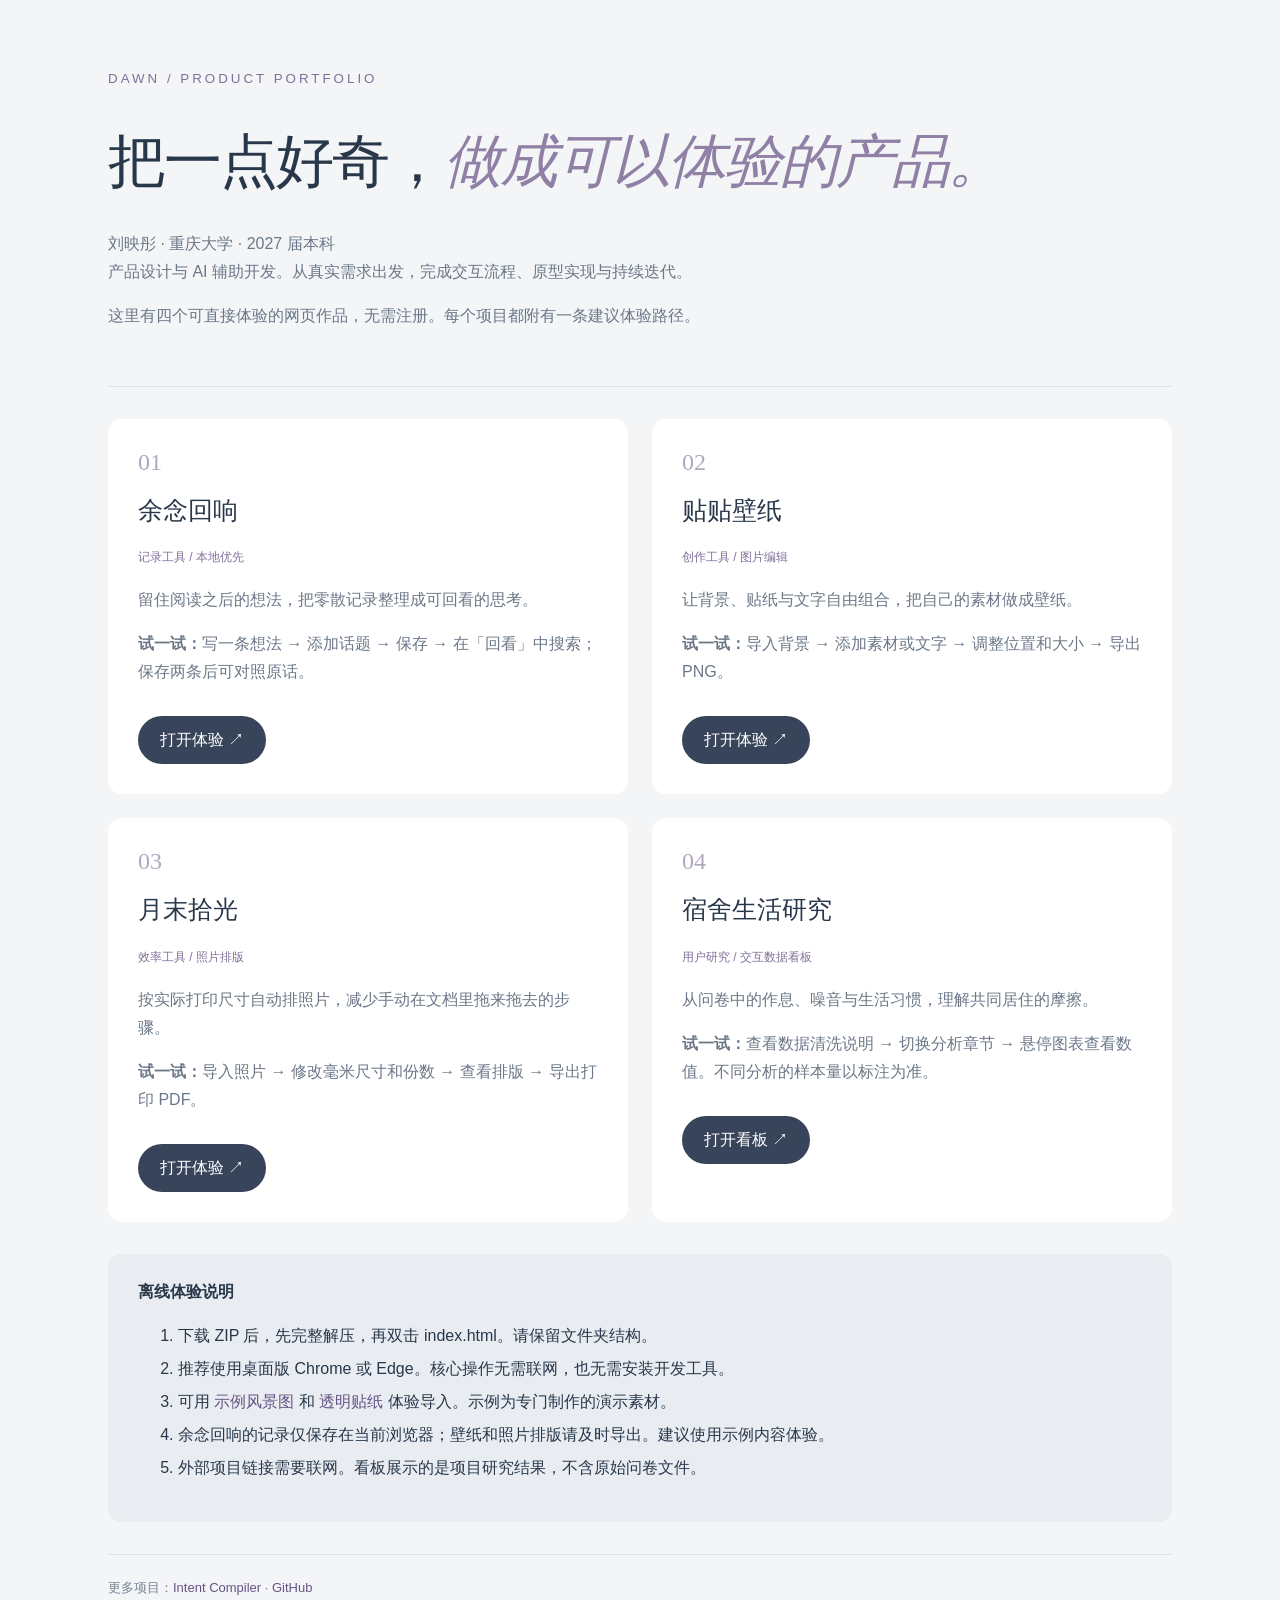
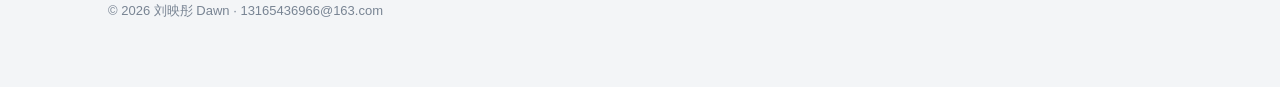
==== index.html @ 3998415c "Publish runnable offline product demos" ====
<!doctype html><html lang="zh-CN"><head><meta charset="utf-8"><meta name="viewport" content="width=device-width,initial-scale=1"><title>刘映彤 Dawn · 产品作品集</title><style>
*{box-sizing:border-box}body{margin:0;background:#f3f5f7;color:#28384a;font:16px/1.75 'Microsoft YaHei',sans-serif}main{max-width:1120px;margin:auto;padding:64px 28px}small{color:#807099;letter-spacing:3px}h1{font-size:clamp(32px,5vw,58px);font-weight:500;letter-spacing:-2px;margin:18px 0}h1 em{font:italic 1em Georgia;color:#9080a5}p{color:#6c7888;max-width:760px}.intro{padding-bottom:40px;border-bottom:1px solid #dce2e9}.grid{display:grid;grid-template-columns:1fr 1fr;gap:24px;margin-top:32px}article{padding:30px;background:white;border-radius:14px}h2{font-size:25px;font-weight:500;margin:10px 0}a{color:#665384;text-decoration:none}a:hover{text-decoration:underline}a:focus-visible{outline:2px solid #665384;outline-offset:5px}.launch{display:inline-block;margin-top:14px;background:#38445a;color:white;padding:10px 22px;border-radius:30px}.number{color:#b2a7c1;font:24px Georgia}.guide{background:#e9edf2;padding:24px 30px;border-radius:14px;margin:32px 0}.foot{font-size:13px;color:#788493;padding-top:22px;border-top:1px solid #dce2e9}.badge{font-size:12px;color:#807099}li{margin:5px 0}@media(max-width:650px){.grid{grid-template-columns:1fr}main{padding:32px 20px}}
</style></head><body><main><div class="intro"><small>DAWN / PRODUCT PORTFOLIO</small><h1>把一点好奇，<em>做成可以体验的产品。</em></h1><p>刘映彤 · 重庆大学 · 2027 届本科<br>产品设计与 AI 辅助开发。从真实需求出发，完成交互流程、原型实现与持续迭代。</p><p>这里有四个可直接体验的网页作品，无需注册。每个项目都附有一条建议体验路径。</p></div>
<div class="grid">
<article><span class="number">01</span><h2>余念回响</h2><span class="badge">记录工具 / 本地优先</span><p>留住阅读之后的想法，把零散记录整理成可回看的思考。</p><p><b>试一试：</b>写一条想法 → 添加话题 → 保存 → 在「回看」中搜索；保存两条后可对照原话。</p><a class="launch" href="echo/index.html">打开体验 ↗</a></article>
<article><span class="number">02</span><h2>贴贴壁纸</h2><span class="badge">创作工具 / 图片编辑</span><p>让背景、贴纸与文字自由组合，把自己的素材做成壁纸。</p><p><b>试一试：</b>导入背景 → 添加素材或文字 → 调整位置和大小 → 导出 PNG。</p><a class="launch" href="wallpaper/index.html">打开体验 ↗</a></article>
<article><span class="number">03</span><h2>月末拾光</h2><span class="badge">效率工具 / 照片排版</span><p>按实际打印尺寸自动排照片，减少手动在文档里拖来拖去的步骤。</p><p><b>试一试：</b>导入照片 → 修改毫米尺寸和份数 → 查看排版 → 导出打印 PDF。</p><a class="launch" href="month/index.html">打开体验 ↗</a></article>
<article><span class="number">04</span><h2>宿舍生活研究</h2><span class="badge">用户研究 / 交互数据看板</span><p>从问卷中的作息、噪音与生活习惯，理解共同居住的摩擦。</p><p><b>试一试：</b>查看数据清洗说明 → 切换分析章节 → 悬停图表查看数值。不同分析的样本量以标注为准。</p><a class="launch" href="dorm/index.html">打开看板 ↗</a></article>
</div><div class="guide"><b>离线体验说明</b><ol><li>下载 ZIP 后，先完整解压，再双击 index.html。请保留文件夹结构。</li><li>推荐使用桌面版 Chrome 或 Edge。核心操作无需联网，也无需安装开发工具。</li><li>可用 <a href="assets/sample-landscape.png" download>示例风景图</a> 和 <a href="assets/sample-sticker.png" download>透明贴纸</a> 体验导入。示例为专门制作的演示素材。</li><li>余念回响的记录仅保存在当前浏览器；壁纸和照片排版请及时导出。建议使用示例内容体验。</li><li>外部项目链接需要联网。看板展示的是项目研究结果，不含原始问卷文件。</li></ol></div>
<div class="foot">更多项目：<a href="https://github.com/dawwnforu/intent-compiler-skill" target="_blank" rel="noreferrer">Intent Compiler</a> · <a href="https://github.com/dawwnforu" target="_blank" rel="noreferrer">GitHub</a><br>© 2026 刘映彤 Dawn · 13165436966@163.com</div></main></body></html>
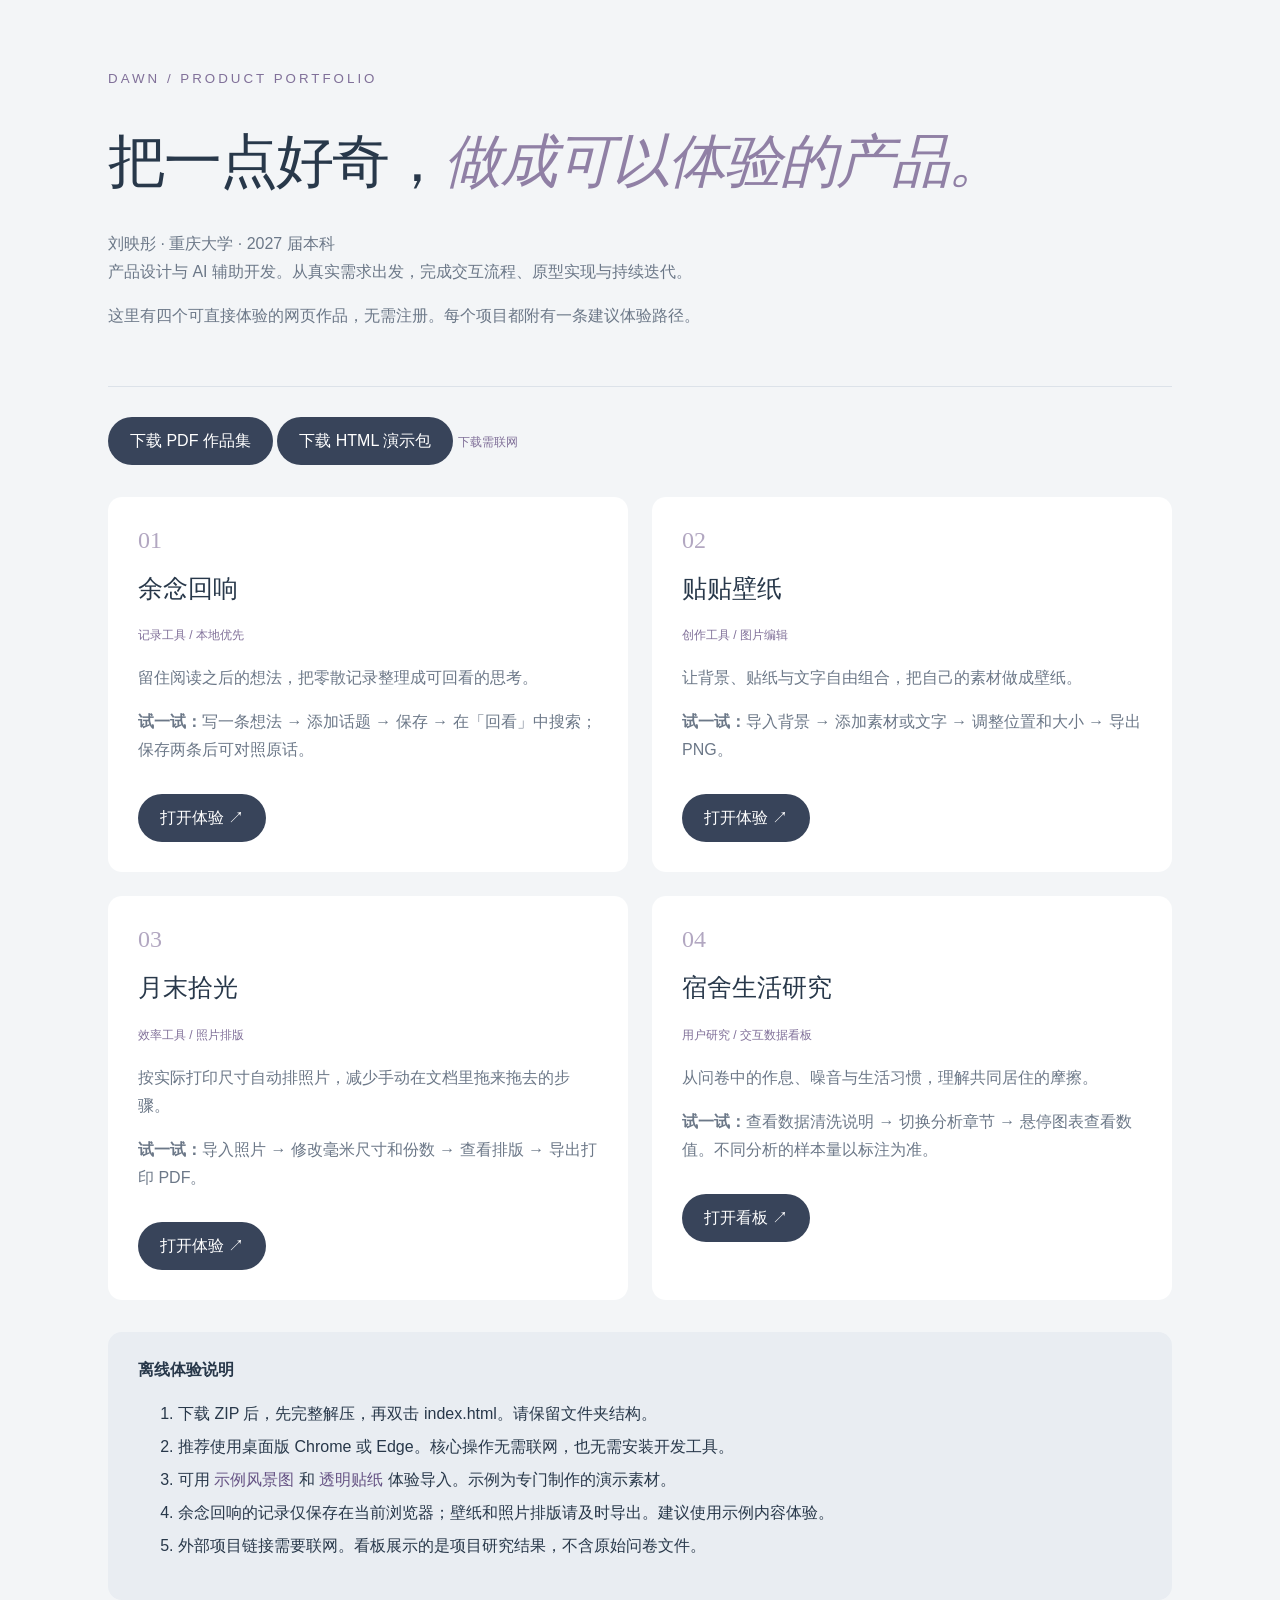
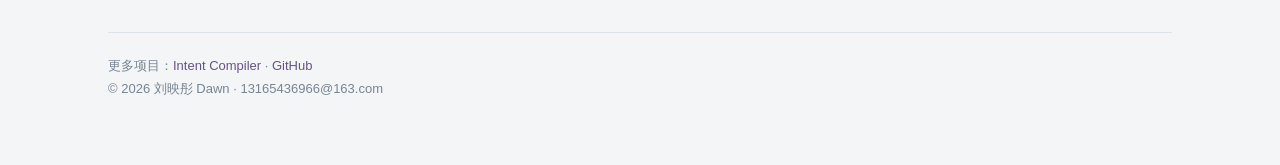
==== commit e6964aef: "Complete offline assets and add portfolio downloads" ====
--- a/index.html
+++ b/index.html
@@ -1,7 +1,7 @@
 <!doctype html><html lang="zh-CN"><head><meta charset="utf-8"><meta name="viewport" content="width=device-width,initial-scale=1"><title>刘映彤 Dawn · 产品作品集</title><style>
 *{box-sizing:border-box}body{margin:0;background:#f3f5f7;color:#28384a;font:16px/1.75 'Microsoft YaHei',sans-serif}main{max-width:1120px;margin:auto;padding:64px 28px}small{color:#807099;letter-spacing:3px}h1{font-size:clamp(32px,5vw,58px);font-weight:500;letter-spacing:-2px;margin:18px 0}h1 em{font:italic 1em Georgia;color:#9080a5}p{color:#6c7888;max-width:760px}.intro{padding-bottom:40px;border-bottom:1px solid #dce2e9}.grid{display:grid;grid-template-columns:1fr 1fr;gap:24px;margin-top:32px}article{padding:30px;background:white;border-radius:14px}h2{font-size:25px;font-weight:500;margin:10px 0}a{color:#665384;text-decoration:none}a:hover{text-decoration:underline}a:focus-visible{outline:2px solid #665384;outline-offset:5px}.launch{display:inline-block;margin-top:14px;background:#38445a;color:white;padding:10px 22px;border-radius:30px}.number{color:#b2a7c1;font:24px Georgia}.guide{background:#e9edf2;padding:24px 30px;border-radius:14px;margin:32px 0}.foot{font-size:13px;color:#788493;padding-top:22px;border-top:1px solid #dce2e9}.badge{font-size:12px;color:#807099}li{margin:5px 0}@media(max-width:650px){.grid{grid-template-columns:1fr}main{padding:32px 20px}}
 </style></head><body><main><div class="intro"><small>DAWN / PRODUCT PORTFOLIO</small><h1>把一点好奇，<em>做成可以体验的产品。</em></h1><p>刘映彤 · 重庆大学 · 2027 届本科<br>产品设计与 AI 辅助开发。从真实需求出发，完成交互流程、原型实现与持续迭代。</p><p>这里有四个可直接体验的网页作品，无需注册。每个项目都附有一条建议体验路径。</p></div>
-<div class="grid">
+<p><a class="launch" href="https://github.com/dawwnforu/portfolio-showcase/releases/download/v1.0/portfolio.pdf">下载 PDF 作品集</a> <a class="launch" href="https://github.com/dawwnforu/portfolio-showcase/releases/download/v1.0/html-prototypes.zip">下载 HTML 演示包</a> <span class="badge">下载需联网</span></p><div class="grid">
 <article><span class="number">01</span><h2>余念回响</h2><span class="badge">记录工具 / 本地优先</span><p>留住阅读之后的想法，把零散记录整理成可回看的思考。</p><p><b>试一试：</b>写一条想法 → 添加话题 → 保存 → 在「回看」中搜索；保存两条后可对照原话。</p><a class="launch" href="echo/index.html">打开体验 ↗</a></article>
 <article><span class="number">02</span><h2>贴贴壁纸</h2><span class="badge">创作工具 / 图片编辑</span><p>让背景、贴纸与文字自由组合，把自己的素材做成壁纸。</p><p><b>试一试：</b>导入背景 → 添加素材或文字 → 调整位置和大小 → 导出 PNG。</p><a class="launch" href="wallpaper/index.html">打开体验 ↗</a></article>
 <article><span class="number">03</span><h2>月末拾光</h2><span class="badge">效率工具 / 照片排版</span><p>按实际打印尺寸自动排照片，减少手动在文档里拖来拖去的步骤。</p><p><b>试一试：</b>导入照片 → 修改毫米尺寸和份数 → 查看排版 → 导出打印 PDF。</p><a class="launch" href="month/index.html">打开体验 ↗</a></article>
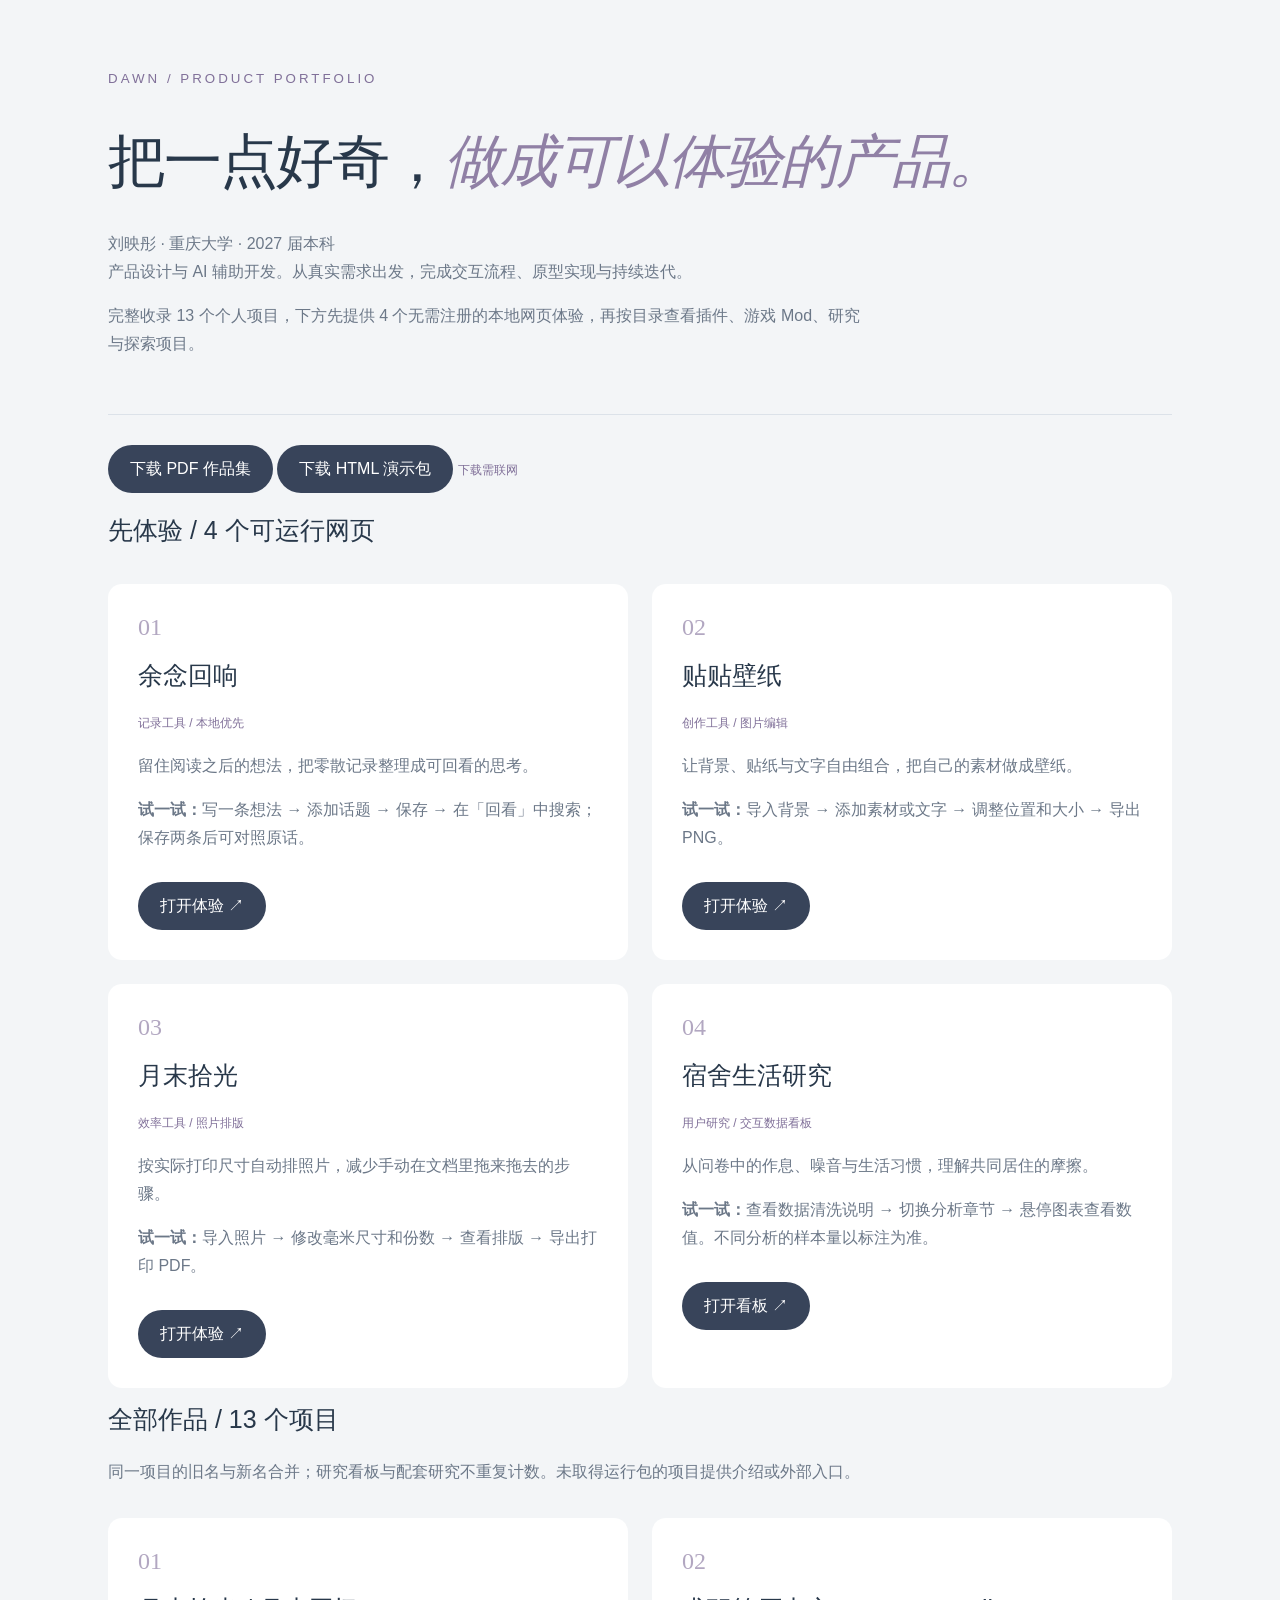
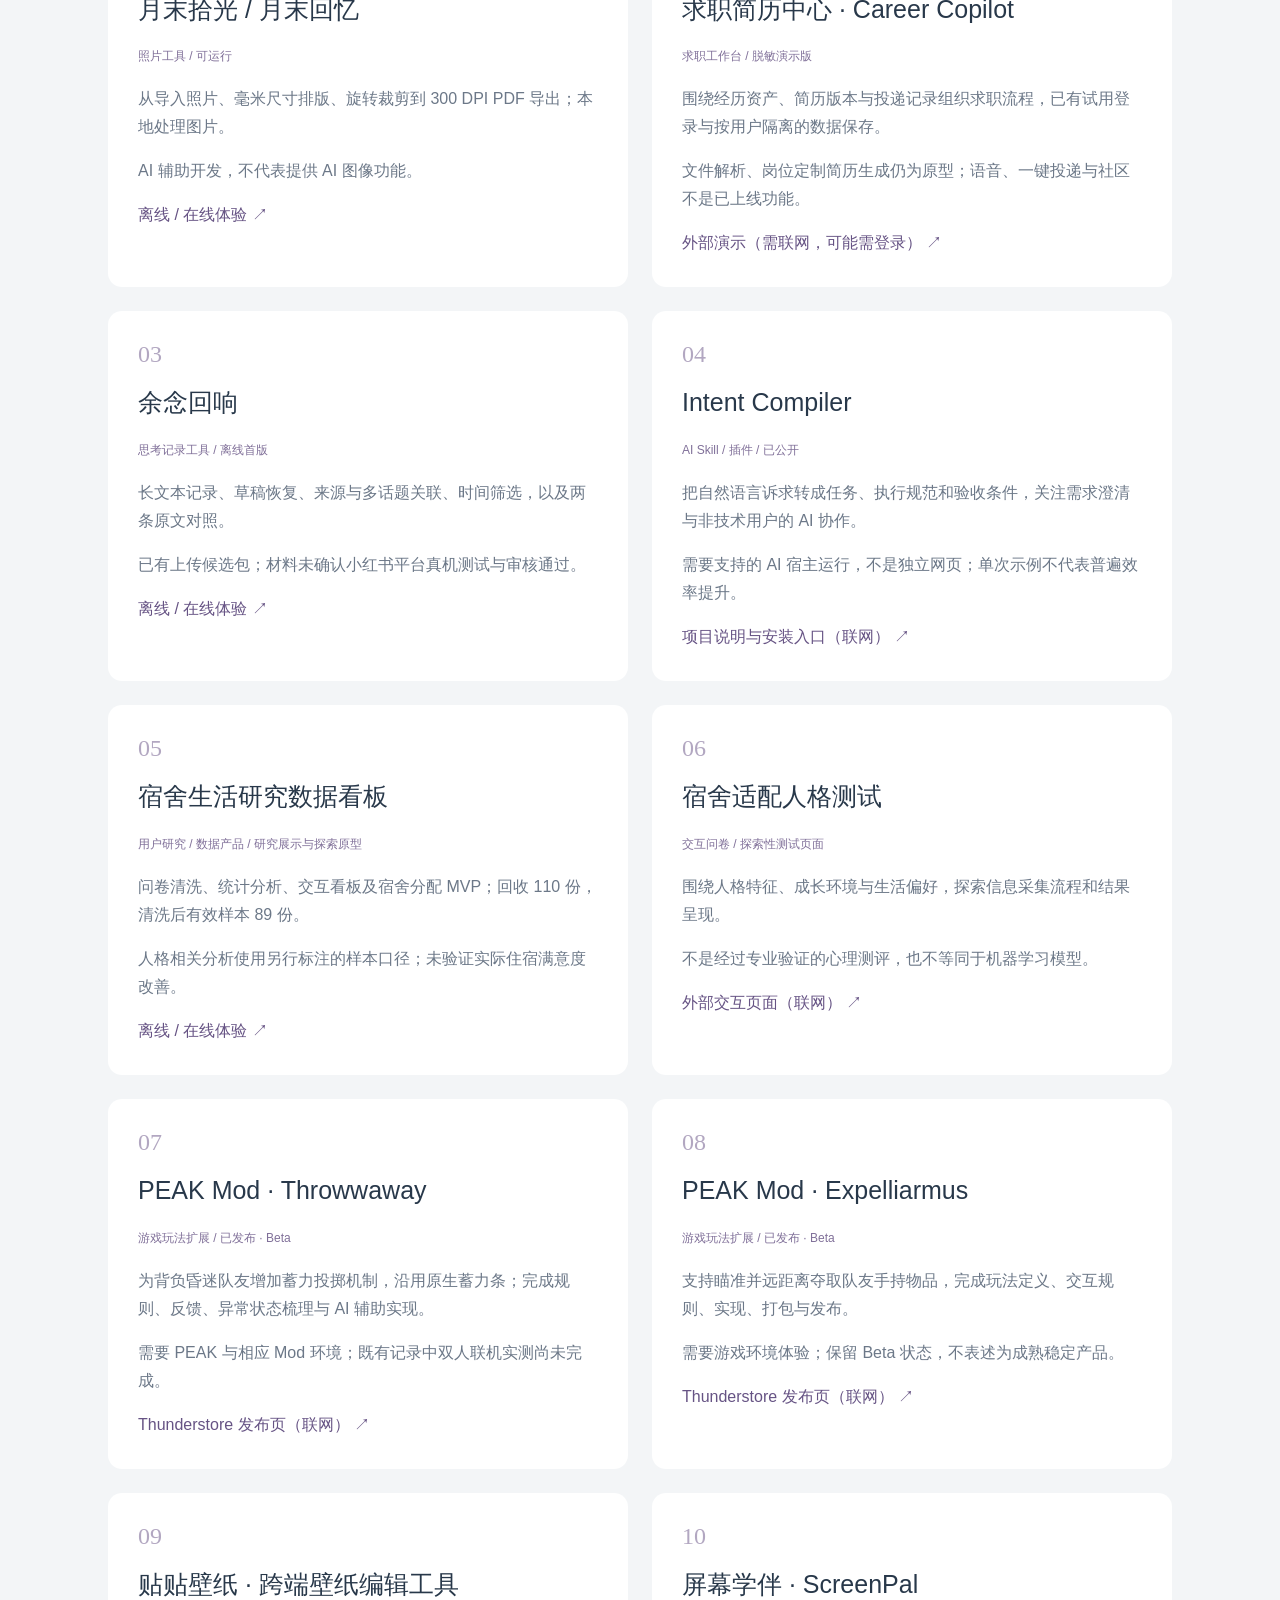
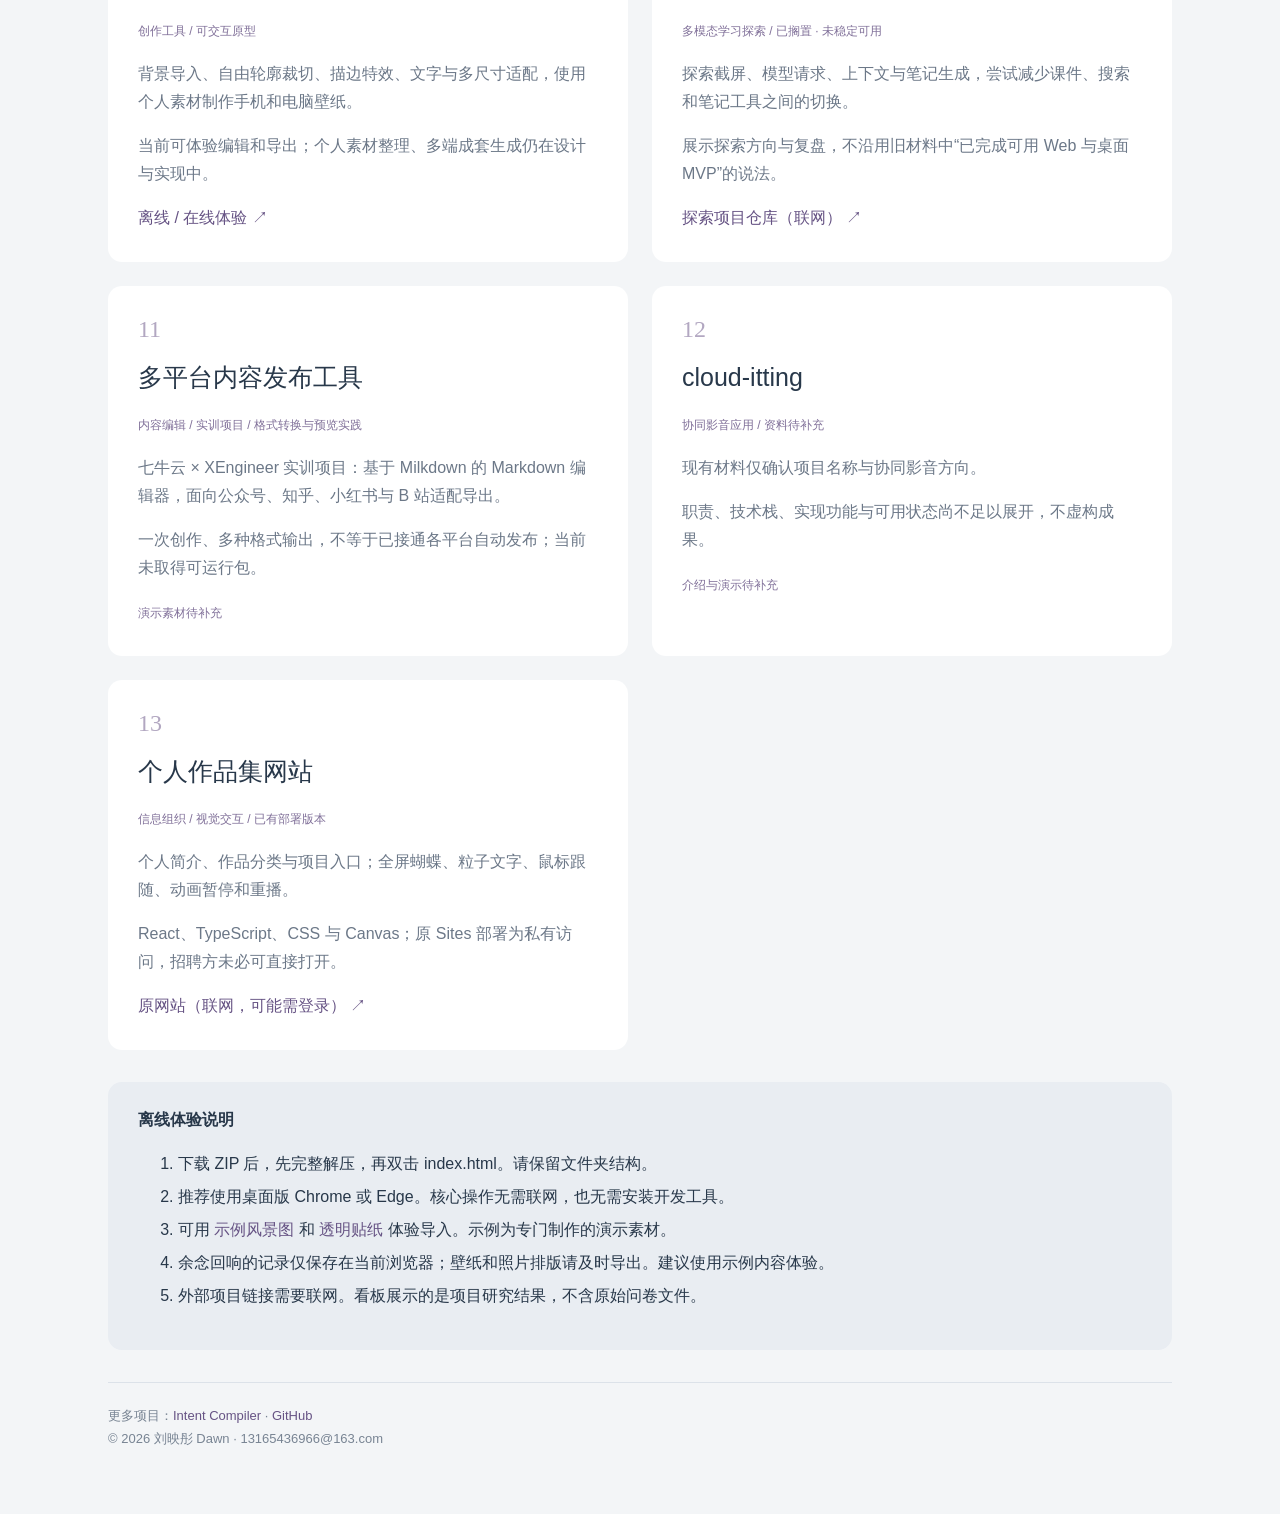
==== commit fa8e9ef7: "Expand portfolio to all thirteen personal projects" ====
--- a/index.html
+++ b/index.html
@@ -1,10 +1,10 @@
 <!doctype html><html lang="zh-CN"><head><meta charset="utf-8"><meta name="viewport" content="width=device-width,initial-scale=1"><title>刘映彤 Dawn · 产品作品集</title><style>
 *{box-sizing:border-box}body{margin:0;background:#f3f5f7;color:#28384a;font:16px/1.75 'Microsoft YaHei',sans-serif}main{max-width:1120px;margin:auto;padding:64px 28px}small{color:#807099;letter-spacing:3px}h1{font-size:clamp(32px,5vw,58px);font-weight:500;letter-spacing:-2px;margin:18px 0}h1 em{font:italic 1em Georgia;color:#9080a5}p{color:#6c7888;max-width:760px}.intro{padding-bottom:40px;border-bottom:1px solid #dce2e9}.grid{display:grid;grid-template-columns:1fr 1fr;gap:24px;margin-top:32px}article{padding:30px;background:white;border-radius:14px}h2{font-size:25px;font-weight:500;margin:10px 0}a{color:#665384;text-decoration:none}a:hover{text-decoration:underline}a:focus-visible{outline:2px solid #665384;outline-offset:5px}.launch{display:inline-block;margin-top:14px;background:#38445a;color:white;padding:10px 22px;border-radius:30px}.number{color:#b2a7c1;font:24px Georgia}.guide{background:#e9edf2;padding:24px 30px;border-radius:14px;margin:32px 0}.foot{font-size:13px;color:#788493;padding-top:22px;border-top:1px solid #dce2e9}.badge{font-size:12px;color:#807099}li{margin:5px 0}@media(max-width:650px){.grid{grid-template-columns:1fr}main{padding:32px 20px}}
-</style></head><body><main><div class="intro"><small>DAWN / PRODUCT PORTFOLIO</small><h1>把一点好奇，<em>做成可以体验的产品。</em></h1><p>刘映彤 · 重庆大学 · 2027 届本科<br>产品设计与 AI 辅助开发。从真实需求出发，完成交互流程、原型实现与持续迭代。</p><p>这里有四个可直接体验的网页作品，无需注册。每个项目都附有一条建议体验路径。</p></div>
-<p><a class="launch" href="https://github.com/dawwnforu/portfolio-showcase/releases/download/v1.0/portfolio.pdf">下载 PDF 作品集</a> <a class="launch" href="https://github.com/dawwnforu/portfolio-showcase/releases/download/v1.0/html-prototypes.zip">下载 HTML 演示包</a> <span class="badge">下载需联网</span></p><div class="grid">
+</style></head><body><main><div class="intro"><small>DAWN / PRODUCT PORTFOLIO</small><h1>把一点好奇，<em>做成可以体验的产品。</em></h1><p>刘映彤 · 重庆大学 · 2027 届本科<br>产品设计与 AI 辅助开发。从真实需求出发，完成交互流程、原型实现与持续迭代。</p><p>完整收录 13 个个人项目，下方先提供 4 个无需注册的本地网页体验，再按目录查看插件、游戏 Mod、研究与探索项目。</p></div>
+<p><a class="launch" href="https://github.com/dawwnforu/portfolio-showcase/releases/download/v1.1/portfolio.pdf">下载 PDF 作品集</a> <a class="launch" href="https://github.com/dawwnforu/portfolio-showcase/releases/download/v1.1/html-prototypes.zip">下载 HTML 演示包</a> <span class="badge">下载需联网</span></p><h2>先体验 / 4 个可运行网页</h2><div class="grid">
 <article><span class="number">01</span><h2>余念回响</h2><span class="badge">记录工具 / 本地优先</span><p>留住阅读之后的想法，把零散记录整理成可回看的思考。</p><p><b>试一试：</b>写一条想法 → 添加话题 → 保存 → 在「回看」中搜索；保存两条后可对照原话。</p><a class="launch" href="echo/index.html">打开体验 ↗</a></article>
 <article><span class="number">02</span><h2>贴贴壁纸</h2><span class="badge">创作工具 / 图片编辑</span><p>让背景、贴纸与文字自由组合，把自己的素材做成壁纸。</p><p><b>试一试：</b>导入背景 → 添加素材或文字 → 调整位置和大小 → 导出 PNG。</p><a class="launch" href="wallpaper/index.html">打开体验 ↗</a></article>
 <article><span class="number">03</span><h2>月末拾光</h2><span class="badge">效率工具 / 照片排版</span><p>按实际打印尺寸自动排照片，减少手动在文档里拖来拖去的步骤。</p><p><b>试一试：</b>导入照片 → 修改毫米尺寸和份数 → 查看排版 → 导出打印 PDF。</p><a class="launch" href="month/index.html">打开体验 ↗</a></article>
 <article><span class="number">04</span><h2>宿舍生活研究</h2><span class="badge">用户研究 / 交互数据看板</span><p>从问卷中的作息、噪音与生活习惯，理解共同居住的摩擦。</p><p><b>试一试：</b>查看数据清洗说明 → 切换分析章节 → 悬停图表查看数值。不同分析的样本量以标注为准。</p><a class="launch" href="dorm/index.html">打开看板 ↗</a></article>
-</div><div class="guide"><b>离线体验说明</b><ol><li>下载 ZIP 后，先完整解压，再双击 index.html。请保留文件夹结构。</li><li>推荐使用桌面版 Chrome 或 Edge。核心操作无需联网，也无需安装开发工具。</li><li>可用 <a href="assets/sample-landscape.png" download>示例风景图</a> 和 <a href="assets/sample-sticker.png" download>透明贴纸</a> 体验导入。示例为专门制作的演示素材。</li><li>余念回响的记录仅保存在当前浏览器；壁纸和照片排版请及时导出。建议使用示例内容体验。</li><li>外部项目链接需要联网。看板展示的是项目研究结果，不含原始问卷文件。</li></ol></div>
+</div><section id="all-projects"><h2>全部作品 / 13 个项目</h2><p>同一项目的旧名与新名合并；研究看板与配套研究不重复计数。未取得运行包的项目提供介绍或外部入口。</p><div class="grid"><article><span class="number">01</span><h2>月末拾光 / 月末回忆</h2><span class="badge">照片工具 / 可运行</span><p>从导入照片、毫米尺寸排版、旋转裁剪到 300 DPI PDF 导出；本地处理图片。</p><p>AI 辅助开发，不代表提供 AI 图像功能。</p><a href="month/index.html">离线 / 在线体验 ↗</a></article><article><span class="number">02</span><h2>求职简历中心 · Career Copilot</h2><span class="badge">求职工作台 / 脱敏演示版</span><p>围绕经历资产、简历版本与投递记录组织求职流程，已有试用登录与按用户隔离的数据保存。</p><p>文件解析、岗位定制简历生成仍为原型；语音、一键投递与社区不是已上线功能。</p><a href="https://dawn-career-copilot.dawwnforu.chatgpt.site/">外部演示（需联网，可能需登录） ↗</a></article><article><span class="number">03</span><h2>余念回响</h2><span class="badge">思考记录工具 / 离线首版</span><p>长文本记录、草稿恢复、来源与多话题关联、时间筛选，以及两条原文对照。</p><p>已有上传候选包；材料未确认小红书平台真机测试与审核通过。</p><a href="echo/index.html">离线 / 在线体验 ↗</a></article><article><span class="number">04</span><h2>Intent Compiler</h2><span class="badge">AI Skill / 插件 / 已公开</span><p>把自然语言诉求转成任务、执行规范和验收条件，关注需求澄清与非技术用户的 AI 协作。</p><p>需要支持的 AI 宿主运行，不是独立网页；单次示例不代表普遍效率提升。</p><a href="https://github.com/dawwnforu/intent-compiler-skill">项目说明与安装入口（联网） ↗</a></article><article><span class="number">05</span><h2>宿舍生活研究数据看板</h2><span class="badge">用户研究 / 数据产品 / 研究展示与探索原型</span><p>问卷清洗、统计分析、交互看板及宿舍分配 MVP；回收 110 份，清洗后有效样本 89 份。</p><p>人格相关分析使用另行标注的样本口径；未验证实际住宿满意度改善。</p><a href="dorm/index.html">离线 / 在线体验 ↗</a></article><article><span class="number">06</span><h2>宿舍适配人格测试</h2><span class="badge">交互问卷 / 探索性测试页面</span><p>围绕人格特征、成长环境与生活偏好，探索信息采集流程和结果呈现。</p><p>不是经过专业验证的心理测评，也不等同于机器学习模型。</p><a href="https://dawwnforu.github.io/dorm-personality-test/">外部交互页面（联网） ↗</a></article><article><span class="number">07</span><h2>PEAK Mod · Throwwaway</h2><span class="badge">游戏玩法扩展 / 已发布 · Beta</span><p>为背负昏迷队友增加蓄力投掷机制，沿用原生蓄力条；完成规则、反馈、异常状态梳理与 AI 辅助实现。</p><p>需要 PEAK 与相应 Mod 环境；既有记录中双人联机实测尚未完成。</p><a href="https://thunderstore.io/c/peak/p/dawwnforu/">Thunderstore 发布页（联网） ↗</a></article><article><span class="number">08</span><h2>PEAK Mod · Expelliarmus</h2><span class="badge">游戏玩法扩展 / 已发布 · Beta</span><p>支持瞄准并远距离夺取队友手持物品，完成玩法定义、交互规则、实现、打包与发布。</p><p>需要游戏环境体验；保留 Beta 状态，不表述为成熟稳定产品。</p><a href="https://thunderstore.io/c/peak/p/dawwnforu/">Thunderstore 发布页（联网） ↗</a></article><article><span class="number">09</span><h2>贴贴壁纸 · 跨端壁纸编辑工具</h2><span class="badge">创作工具 / 可交互原型</span><p>背景导入、自由轮廓裁切、描边特效、文字与多尺寸适配，使用个人素材制作手机和电脑壁纸。</p><p>当前可体验编辑和导出；个人素材整理、多端成套生成仍在设计与实现中。</p><a href="wallpaper/index.html">离线 / 在线体验 ↗</a></article><article><span class="number">10</span><h2>屏幕学伴 · ScreenPal</h2><span class="badge">多模态学习探索 / 已搁置 · 未稳定可用</span><p>探索截屏、模型请求、上下文与笔记生成，尝试减少课件、搜索和笔记工具之间的切换。</p><p>展示探索方向与复盘，不沿用旧材料中“已完成可用 Web 与桌面 MVP”的说法。</p><a href="https://github.com/dawwnforu/ScreenPal">探索项目仓库（联网） ↗</a></article><article><span class="number">11</span><h2>多平台内容发布工具</h2><span class="badge">内容编辑 / 实训项目 / 格式转换与预览实践</span><p>七牛云 × XEngineer 实训项目：基于 Milkdown 的 Markdown 编辑器，面向公众号、知乎、小红书与 B 站适配导出。</p><p>一次创作、多种格式输出，不等于已接通各平台自动发布；当前未取得可运行包。</p><span class="badge">演示素材待补充</span></article><article><span class="number">12</span><h2>cloud-itting</h2><span class="badge">协同影音应用 / 资料待补充</span><p>现有材料仅确认项目名称与协同影音方向。</p><p>职责、技术栈、实现功能与可用状态尚不足以展开，不虚构成果。</p><span class="badge">介绍与演示待补充</span></article><article><span class="number">13</span><h2>个人作品集网站</h2><span class="badge">信息组织 / 视觉交互 / 已有部署版本</span><p>个人简介、作品分类与项目入口；全屏蝴蝶、粒子文字、鼠标跟随、动画暂停和重播。</p><p>React、TypeScript、CSS 与 Canvas；原 Sites 部署为私有访问，招聘方未必可直接打开。</p><a href="https://dawn-butterfly-portfolio.dawwnforu.chatgpt.site/">原网站（联网，可能需登录） ↗</a></article></div></section><div class="guide"><b>离线体验说明</b><ol><li>下载 ZIP 后，先完整解压，再双击 index.html。请保留文件夹结构。</li><li>推荐使用桌面版 Chrome 或 Edge。核心操作无需联网，也无需安装开发工具。</li><li>可用 <a href="assets/sample-landscape.png" download>示例风景图</a> 和 <a href="assets/sample-sticker.png" download>透明贴纸</a> 体验导入。示例为专门制作的演示素材。</li><li>余念回响的记录仅保存在当前浏览器；壁纸和照片排版请及时导出。建议使用示例内容体验。</li><li>外部项目链接需要联网。看板展示的是项目研究结果，不含原始问卷文件。</li></ol></div>
 <div class="foot">更多项目：<a href="https://github.com/dawwnforu/intent-compiler-skill" target="_blank" rel="noreferrer">Intent Compiler</a> · <a href="https://github.com/dawwnforu" target="_blank" rel="noreferrer">GitHub</a><br>© 2026 刘映彤 Dawn · 13165436966@163.com</div></main></body></html>
